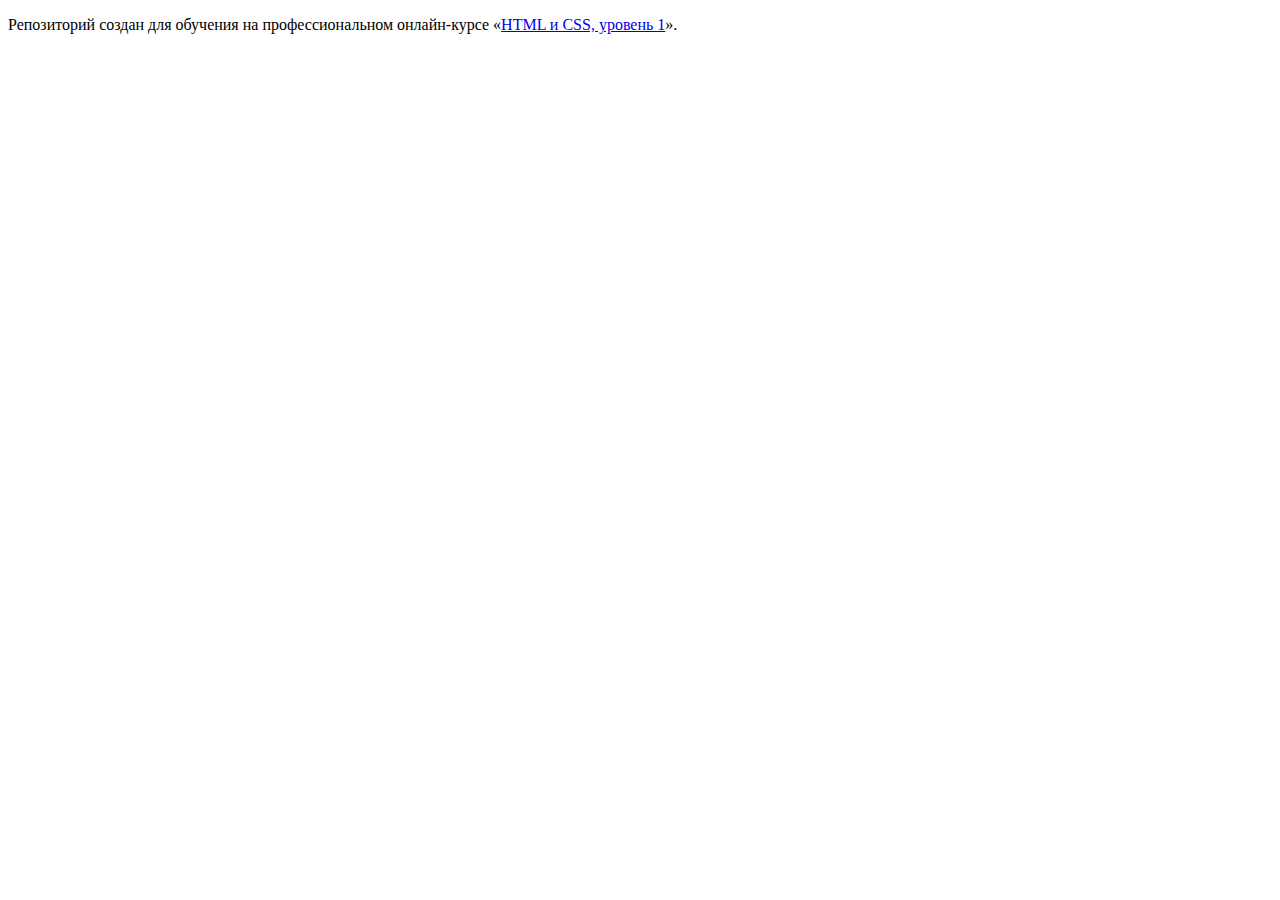
==== index.html @ ffc24a2a ":hatching_chick:" ====
<!DOCTYPE html>
<html lang="ru">
  <head>
    <meta charset="utf-8">
    <title>HTML Academy: Седона</title>
  </head>
  <body>

    <p>Репозиторий создан для обучения на профессиональном онлайн‑курсе «<a href="https://htmlacademy.ru/intensive/htmlcss">HTML и CSS, уровень 1</a>».</p>

  </body>
</html>
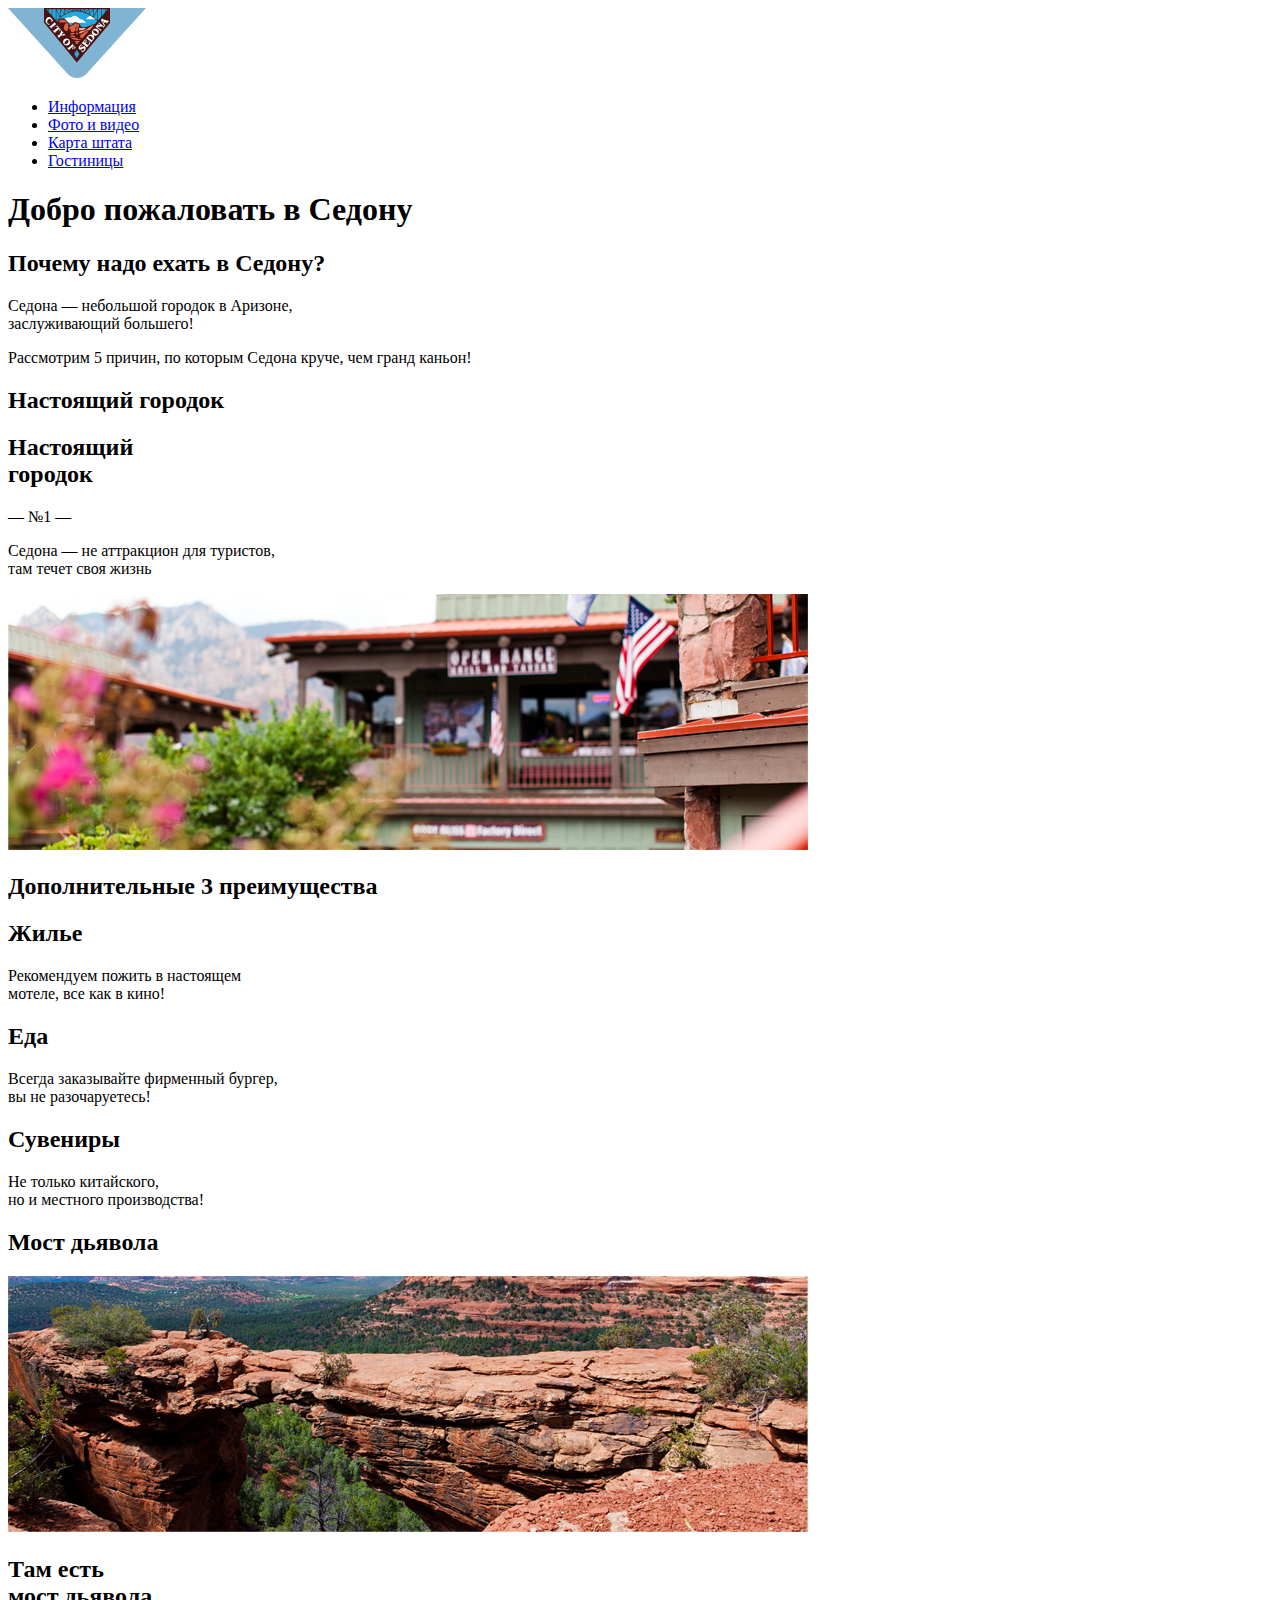
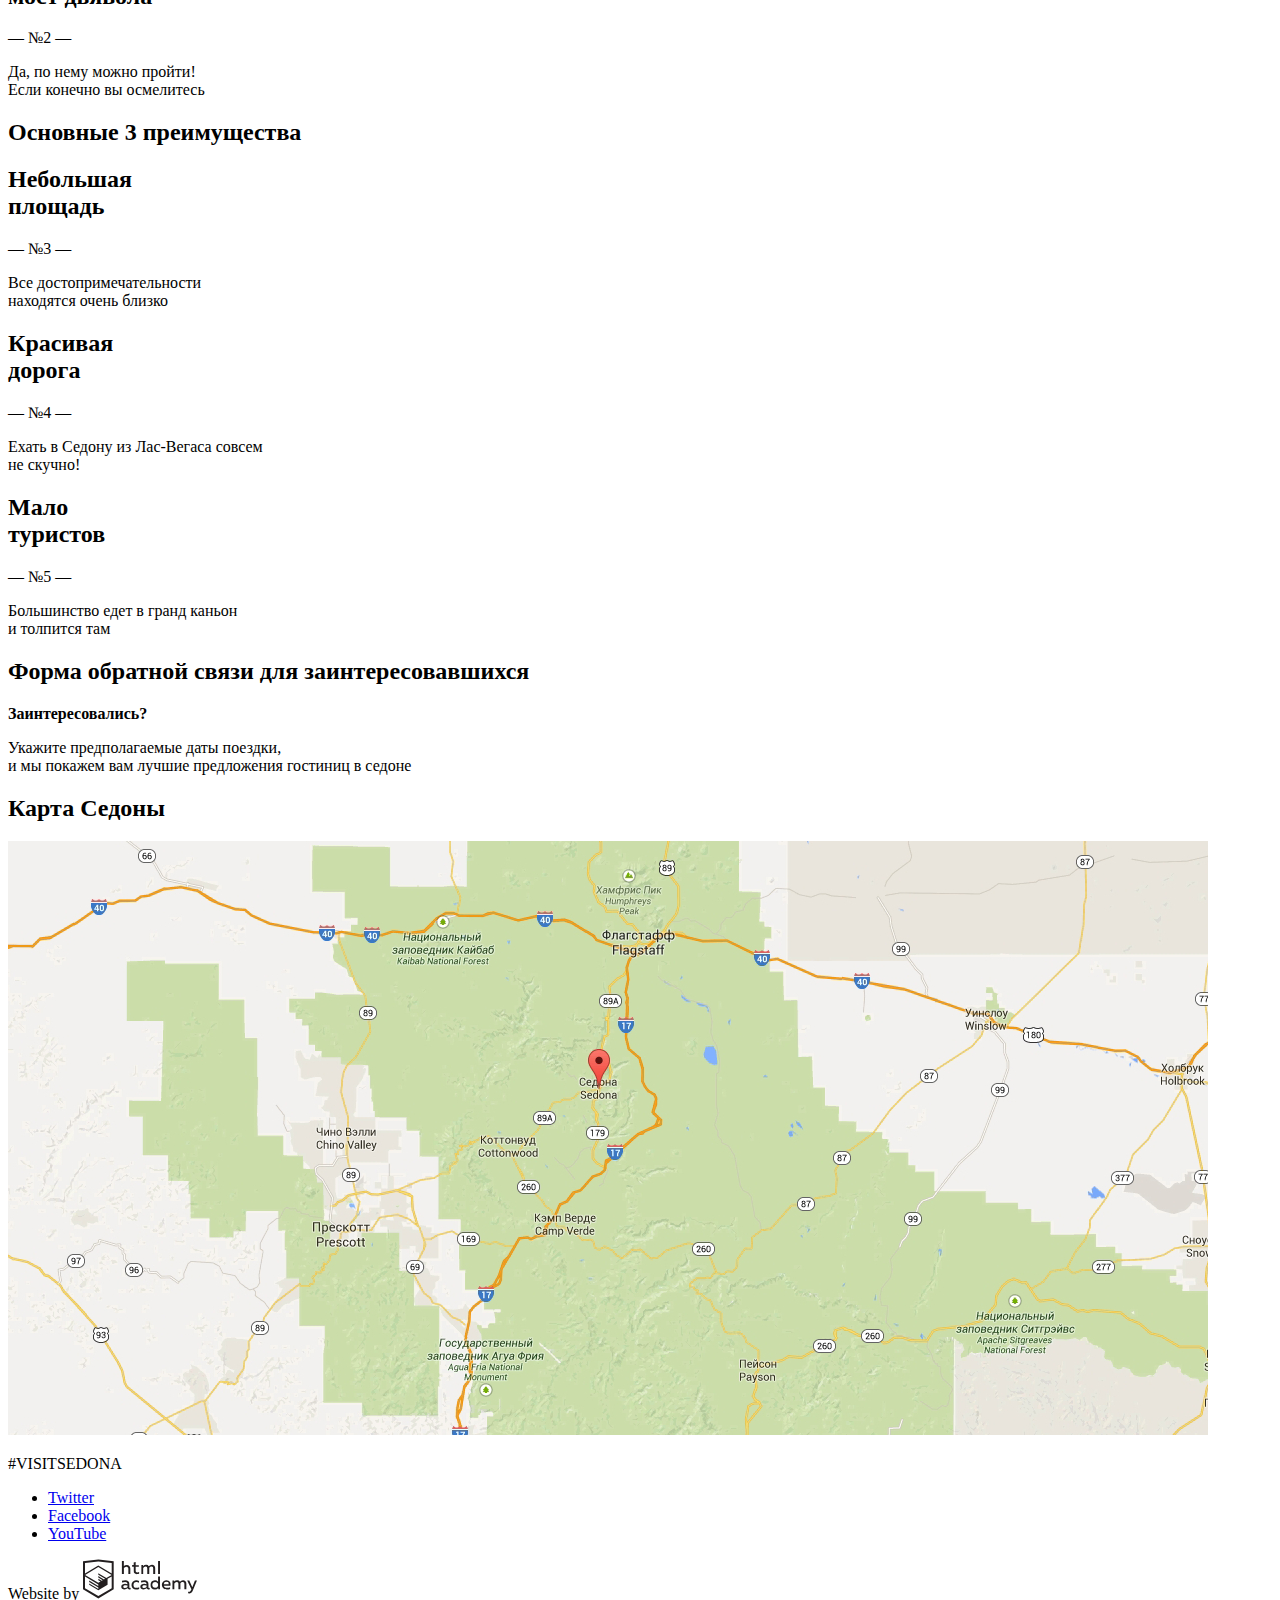
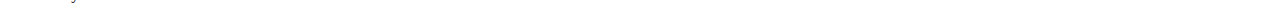
==== commit c40b49de: "Разметка Седоны" ====
--- a/index.html
+++ b/index.html
@@ -1,12 +1,108 @@
 <!DOCTYPE html>
 <html lang="ru">
-  <head>
-    <meta charset="utf-8">
-    <title>HTML Academy: Седона</title>
-  </head>
-  <body>
-
-    <p>Репозиторий создан для обучения на профессиональном онлайн‑курсе «<a href="https://htmlacademy.ru/intensive/htmlcss">HTML и CSS, уровень 1</a>».</p>
-
-  </body>
-</html>
+	<head>
+		<meta charset="utf-8">
+		<title>Добро пожаловать в Седону</title>
+		<link href="https://fonts.googleapis.com/css?family=PT+Sans&amp;subset=cyrillic" rel="stylesheet">
+		<link rel="stylesheet" href="css/normalize.css">
+		<link href="css/style.css" rel="stylesheet">
+	</head>
+	<body>
+  	<header>
+		<nav>
+			<a class="main-header-logo">
+				<img src="img/logo-sedona.svg" width="138" height="70" alt="Логотип Седоны">
+			</a>
+		<ul class="site-navigation">
+				<li><a class="current-page" href="info.html">Информация</a></li>
+				<li><a href="photo-video.html">Фото и видео</a></li>
+				<li><a href="state-map.html">Карта штата</a></li>
+				<li><a href="hotels.html">Гостиницы</a></li>
+		</ul>
+		</nav>
+	</header>
+	<main>
+		<h1 class="visually-hidden">Добро пожаловать в Седону</h1>
+		<section class="intro">
+			<h2 class="visually-hidden">Почему надо ехать в Седону?</h2>
+			<p>Седона — небольшой городок в Аризоне,<br> заслуживающий большего!</p>
+			<p>Рассмотрим 5 причин, по которым Седона круче, чем гранд каньон!</p>
+		</section>
+		<section class="real-city">
+			<h2 class="visually-hidden">Настоящий городок</h2>
+			<div class="real-city-info">
+				<h2>Настоящий<br>городок</h2>
+				<p class="number">— №1 —</p>
+				<p class="description">Седона — не аттракцион для туристов,<br>там течет своя жизнь</p>
+			</div>
+			<img src="img/real-city.jpg" width="800" height="256" alt="Фото настоящего городка">
+		</section>
+		<section class="list-advantages">
+			<h2 class="visually-hidden">Дополнительные 3 преимущества</h2>
+			<div class="list-advantages-housing">
+				<h2>Жилье</h2>
+				<p>Рекомендуем пожить в настоящем<br>мотеле, все как в кино!</p>
+			</div>
+			<div  class="list-advantages-food">
+				<h2>Еда</h2>
+				<p>Всегда заказывайте фирменный бургер,<br>вы не разочаруетесь!</p>
+			</div>
+			<div  class="list-advantages-souvenirs">
+				<h2>Сувениры</h2>
+				<p>Не только китайского,<br>но и местного производства!</p>
+			</div>
+		</section>
+		<section class="bridge">
+			<h2 class="visually-hidden">Мост дьявола</h2>
+			<img class="bridge" src="img/bridge.jpg" width="800" height="256" alt="Фото моста Дьявола">
+			<div class="bridge-info">
+				<h2>Там есть<br>мост дьявола</h2>
+				<p class="number">— №2 —</p>
+				<p class="description">Да, по нему можно пройти!<br>Если конечно вы осмелитесь</p>
+			</div>
+		</section>
+		<section class="list-advantages-main">
+			<h2 class="visually-hidden">Основные 3 преимущества</h2>
+				<div class="list-advantages-main-space">
+					<h2>Небольшая<br>площадь</h2>
+					<p class="number">— №3 —</p>
+					<p>Все достопримечательности<br> находятся очень близко</p>
+				</div> 
+				<div  class="list-advantages-main-road">
+					<h2>Красивая<br>дорога</h2>
+					<p class="number">— №4 —</p>
+					<p>Ехать в Седону из Лас-Вегаса совсем<br> не скучно!</p>
+				</div> 
+				<div  class="list-advantages-main-tourists">
+					<h2>Мало<br>туристов</h2>
+					<p class="number">— №5 —</p>
+					<p>Большинство едет в гранд каньон<br> и толпится там</p>
+				</div> 
+		</section>
+		<section class="interested">
+			<h2 class="visually-hidden">Форма обратной связи для заинтересовавшихся</h2>
+			<b>Заинтересовались?</b>
+			<p>Укажите предполагаемые даты поездки,<br> и мы покажем вам лучшие предложения гостиниц в седоне</p>
+			<!--здесь будет форма -->
+		</section>
+		<section class="map">
+			<h2 class="visually-hidden">Карта Седоны</h2>
+			<img src="img/sedonamap.jpg" width="1200" height="594" alt="Sedona map">
+		</section>	
+	</main>
+	<footer>
+		<p class="footer-hashtag">#VISITSEDONA</p>
+		<ul>
+			<li><a class="social-button" href="#">Twitter</a></li>
+			<li><a class="social-button" href="#">Facebook</a></li>
+			<li><a class="social-button" href="#">YouTube</a></li>
+		</ul>
+		<p class="footer-copyright">
+			Website by
+			<a href="https://htmlacademy.ru/">
+				<img src="img/logo-htmlacademy.svg" width="114" height="40" alt="HTML Academy logo">
+			</a>
+		</p>
+	</footer>
+</body>
+</html>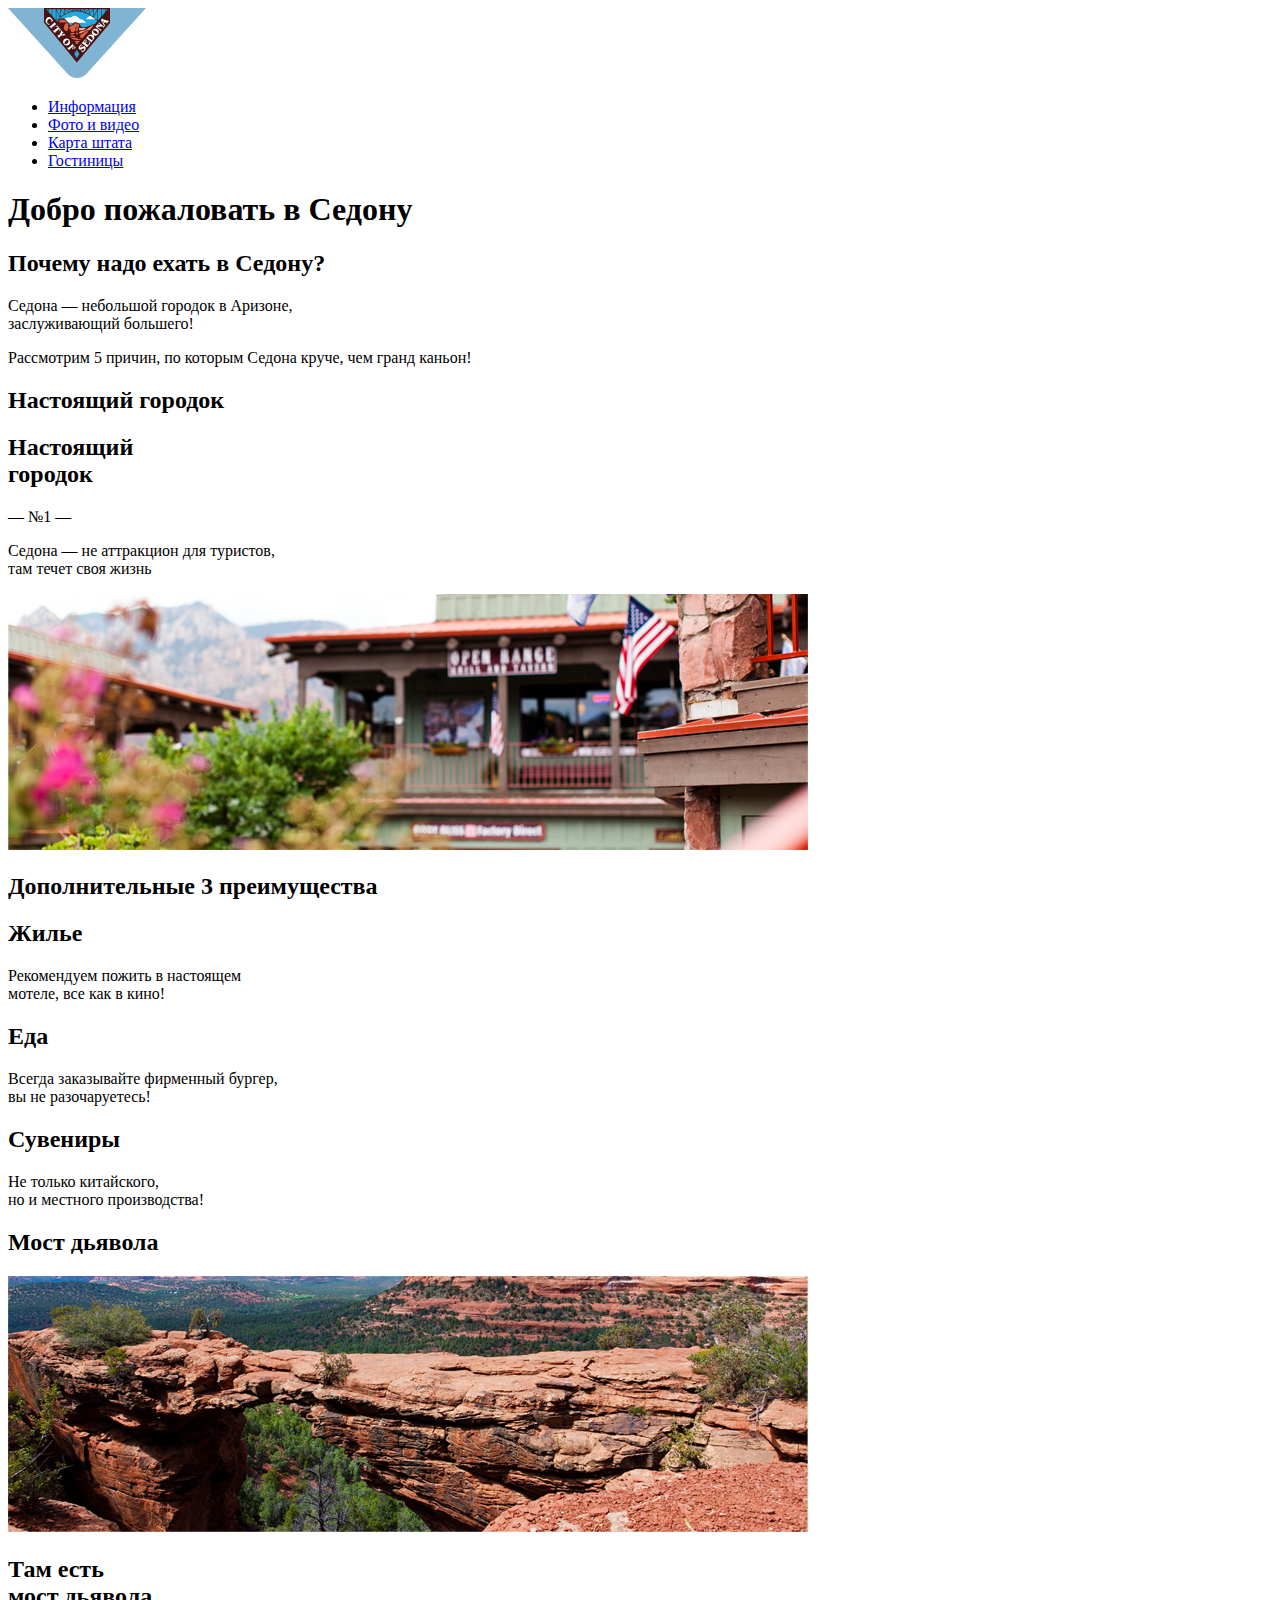
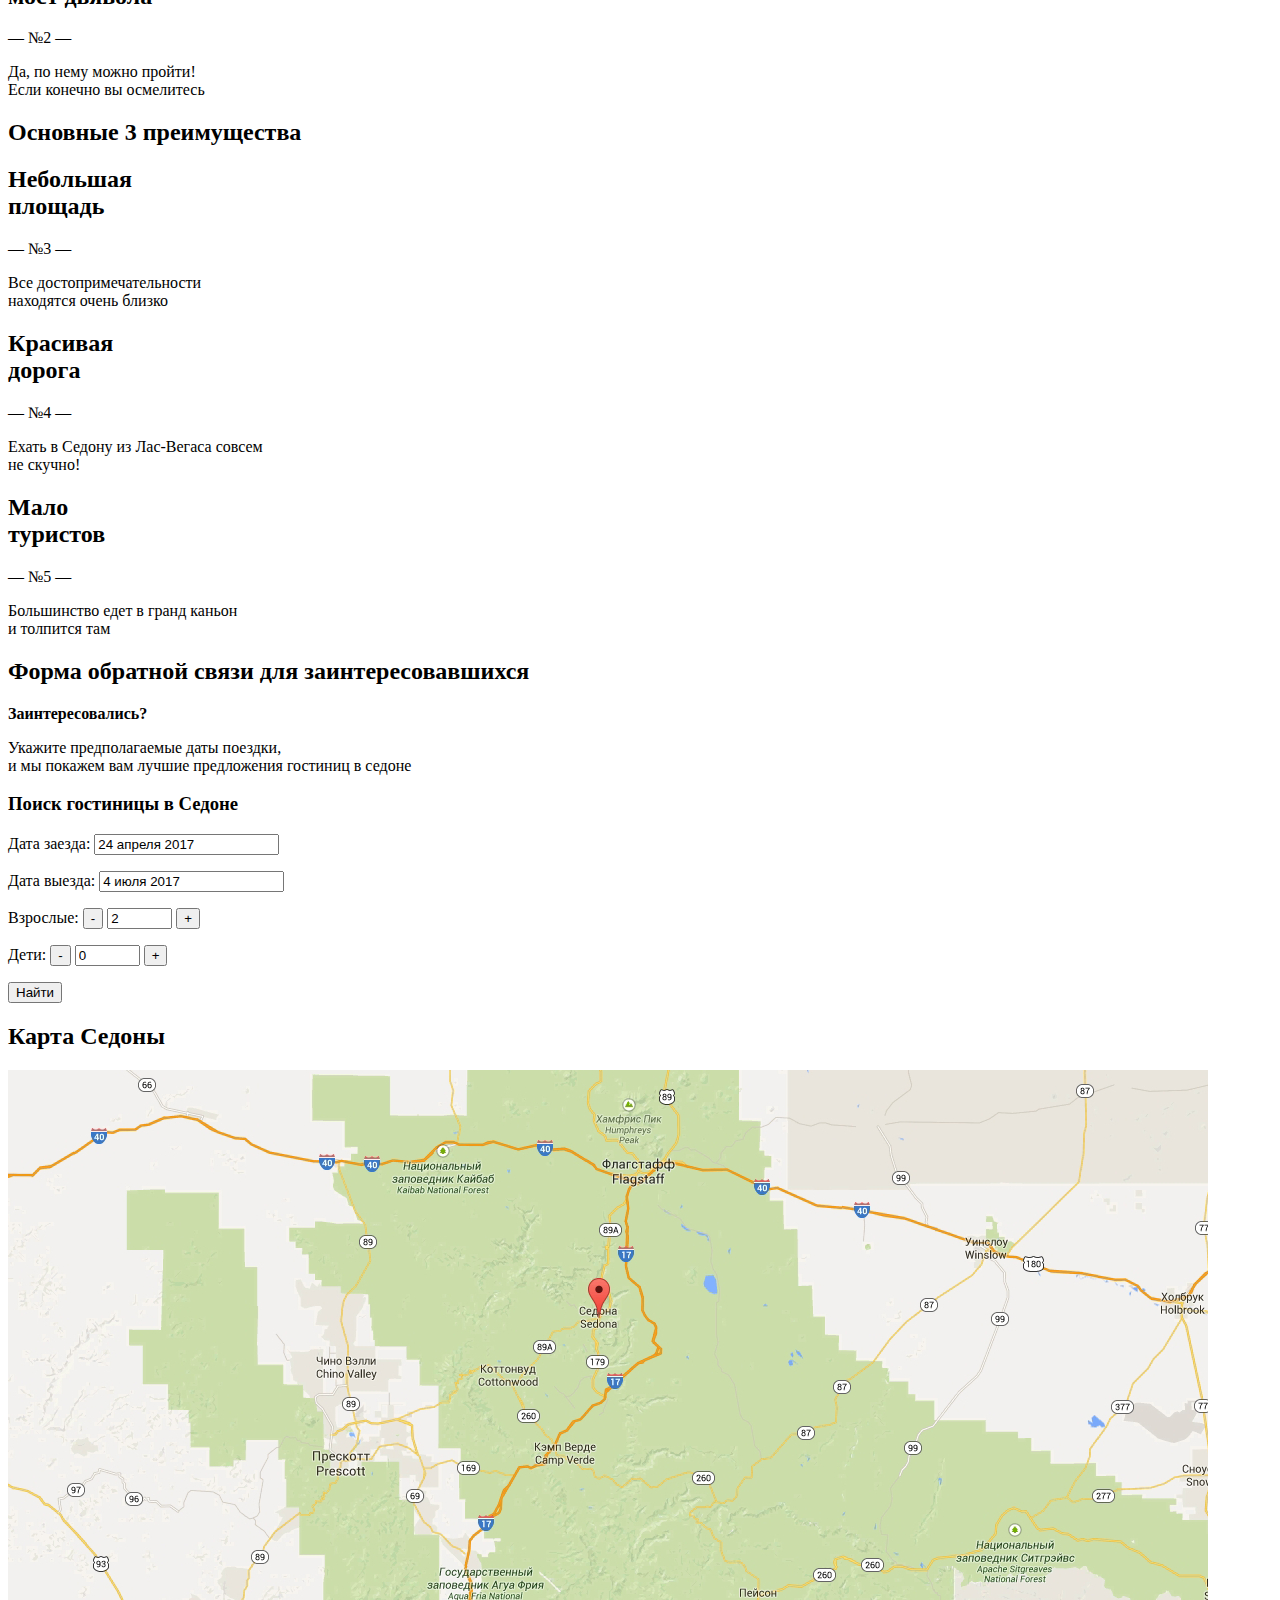
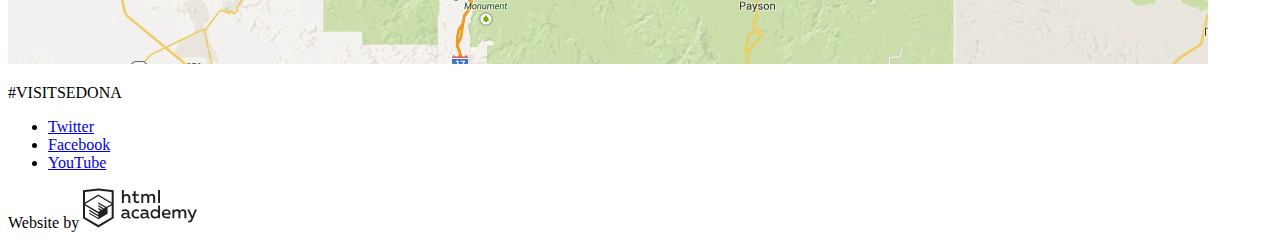
==== commit 546985cf: "Личный проект: продолжаем разметку" ====
--- a/index.html
+++ b/index.html
@@ -10,13 +10,13 @@
 	<body>
   	<header>
 		<nav>
-			<a class="main-header-logo">
+			<a href="index.html" class="main-header-logo">
 				<img src="img/logo-sedona.svg" width="138" height="70" alt="Логотип Седоны">
 			</a>
 		<ul class="site-navigation">
-				<li><a class="current-page" href="info.html">Информация</a></li>
-				<li><a href="photo-video.html">Фото и видео</a></li>
-				<li><a href="state-map.html">Карта штата</a></li>
+				<li><a class="current-page" href="#">Информация</a></li>
+				<li><a href="#">Фото и видео</a></li>
+				<li><a href="#">Карта штата</a></li>
 				<li><a href="hotels.html">Гостиницы</a></li>
 		</ul>
 		</nav>
@@ -83,7 +83,32 @@
 			<h2 class="visually-hidden">Форма обратной связи для заинтересовавшихся</h2>
 			<b>Заинтересовались?</b>
 			<p>Укажите предполагаемые даты поездки,<br> и мы покажем вам лучшие предложения гостиниц в седоне</p>
-			<!--здесь будет форма -->
+			<form class="interested-form" action="https://echo.htmlacademy.ru" method="post">
+				<div class="interested-form-title">
+				<h3 class="interested-form">Поиск гостиницы в Седоне</h3>
+				</div>
+				<p class="interested-item">
+					<label for="interested-arrival-date">Дата заезда:</label>
+					<input id="interested-arrival-date" type="text" name="arrival-date" value="24 апреля 2017">
+				</p>
+				<p class="interested-item">
+					<label for="interested-depature-date">Дата выезда:</label>
+					<input id="interested-depature-date" type="text" name="departure-date" value="4 июля 2017">
+				</p>
+				<p class="interested-item">
+					<label for="interested-adults-number">Взрослые:</label>
+    				<button class="interested-adults-number-minus" type="button">-</button>
+    				<input id="interested-adults-number" type="text" value="2" size="5">
+    				<button class="interested-adults-number-plus" type="button">+</button>
+				</p>
+				<p class="interested-item">
+					<label for="interested-kids-number">Дети:</label>
+    				<button class="interested-kids-number-minus" type="button">-</button>
+    				<input id="interested-kids-number" type="text" value="0" size="5">
+    				<button class="interested-kids-number-plus" type="button">+</button>
+				</p>
+				<button class="button" type="submit">Найти</button>	
+			</form>
 		</section>
 		<section class="map">
 			<h2 class="visually-hidden">Карта Седоны</h2>
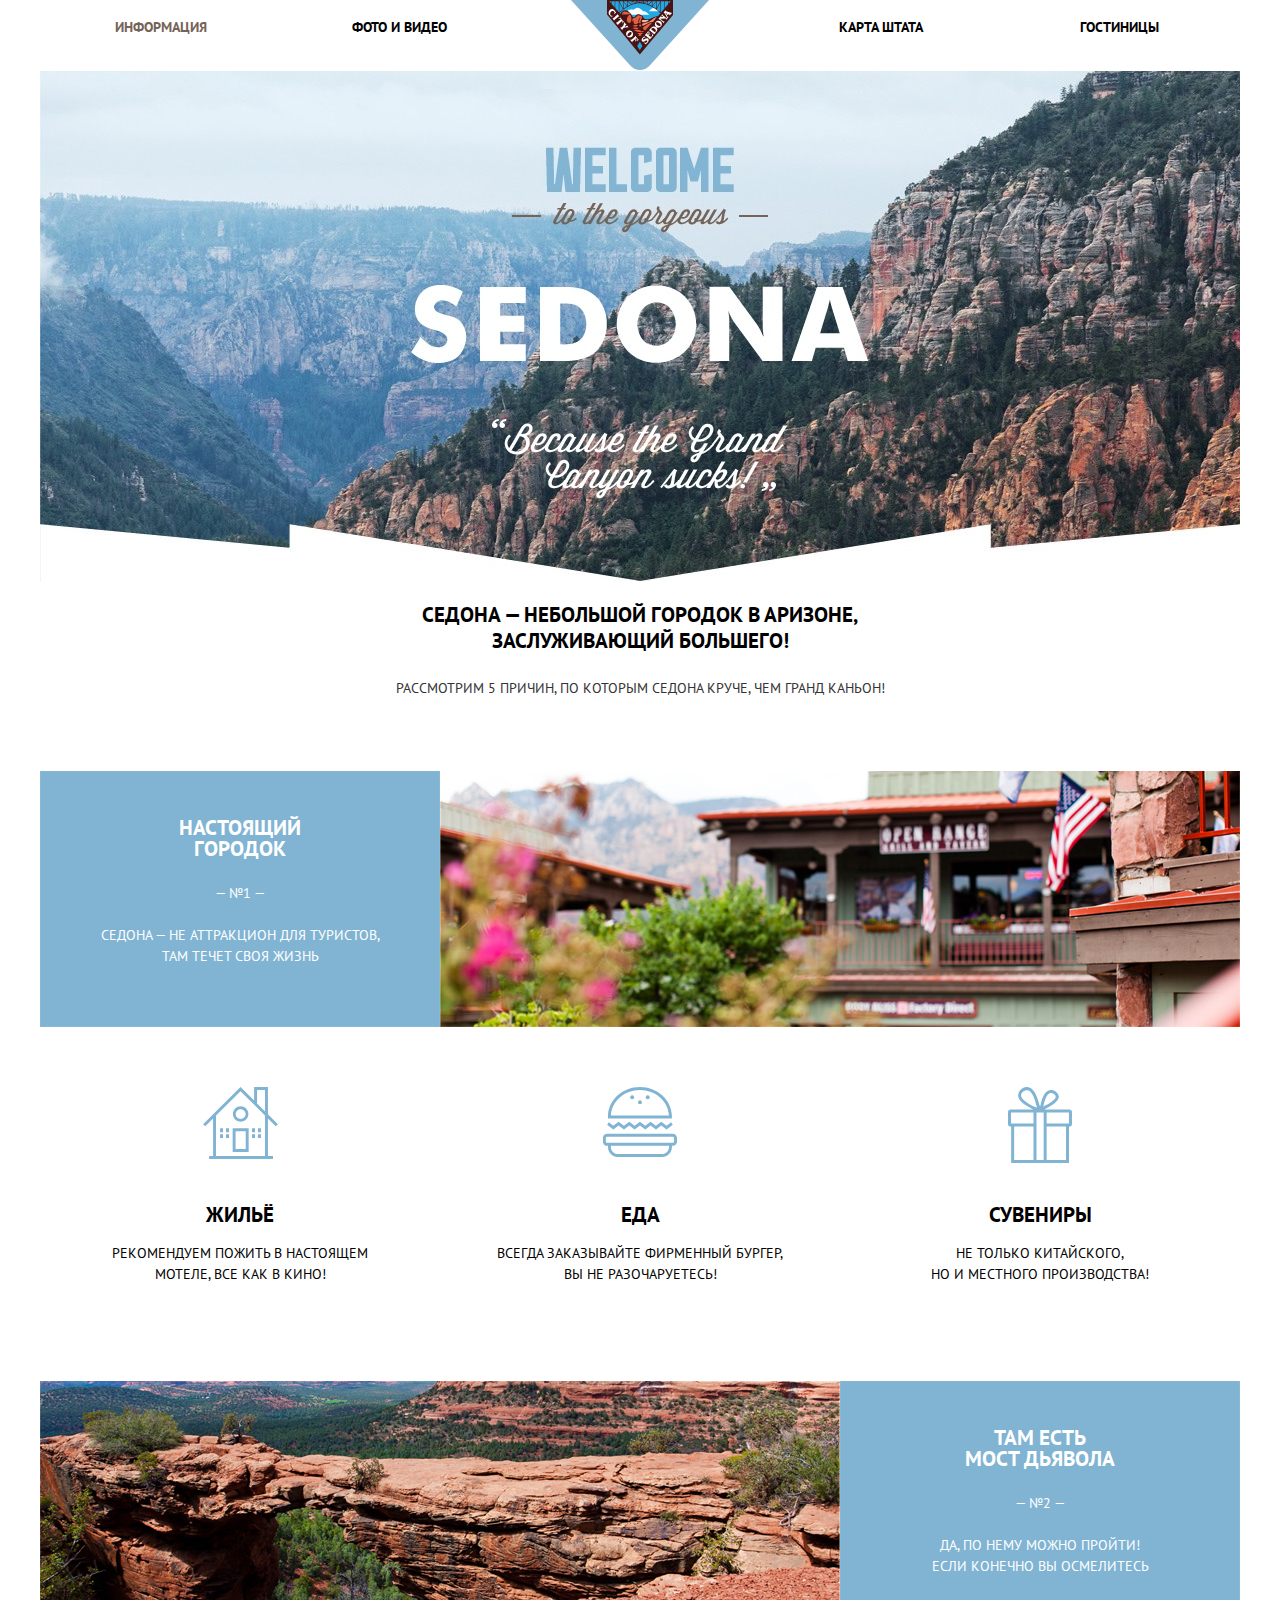
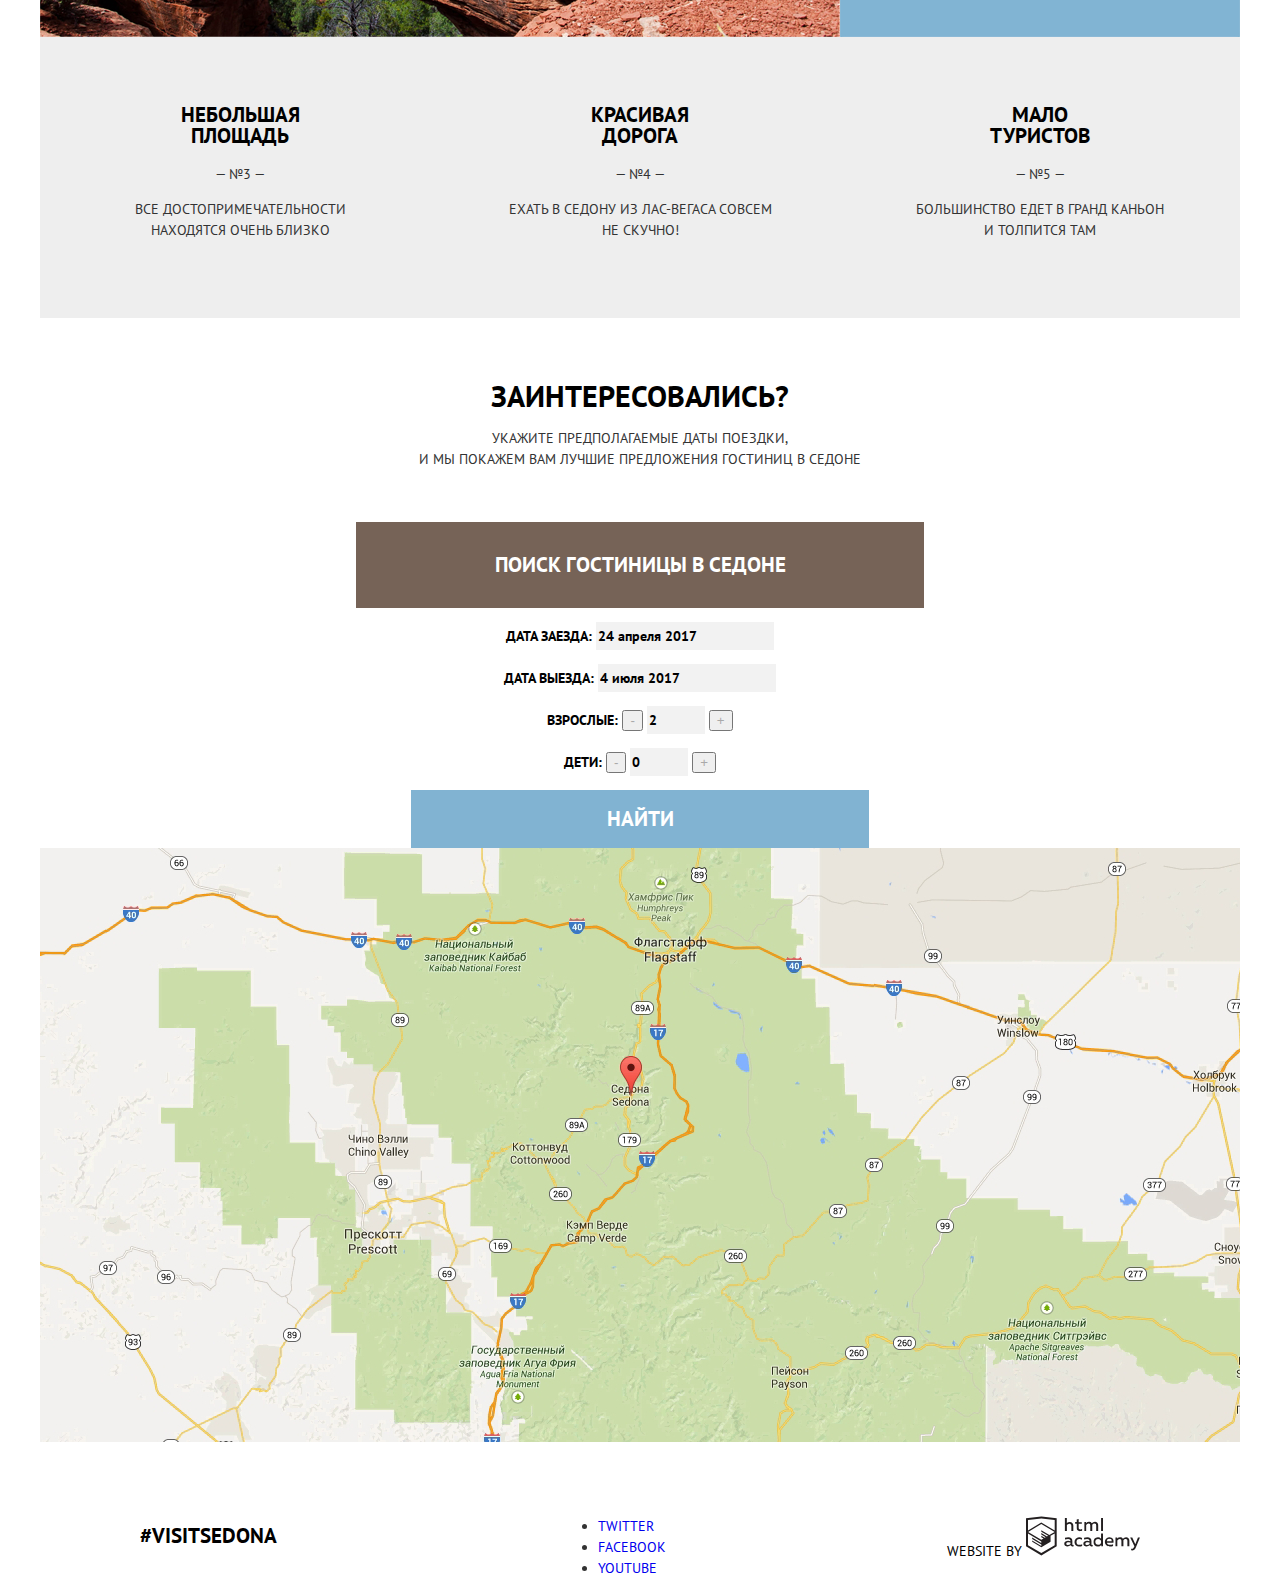
==== commit 4ce0f65b: "Личный проект: начинаем базовую стилизацию" ====
--- a/index.html
+++ b/index.html
@@ -8,17 +8,19 @@
 		<link href="css/style.css" rel="stylesheet">
 	</head>
 	<body>
-  	<header>
-		<nav>
-			<a href="index.html" class="main-header-logo">
+  	<header class="main-navigation">
+		<nav class="main-navigation">
+			<ul class="site-navigation-left">
+				<li><a class="current-page" href="#">Информация</a></li>
+				<li><a href="#">Фото и видео</a></li>
+			</ul>
+			<a class="main-header-logo" href="#">
 				<img src="img/logo-sedona.svg" width="138" height="70" alt="Логотип Седоны">
 			</a>
-		<ul class="site-navigation">
-				<li><a class="current-page" href="#">Информация</a></li>
-				<li><a href="#">Фото и видео</a></li>
+			<ul class="site-navigation-right">
 				<li><a href="#">Карта штата</a></li>
 				<li><a href="hotels.html">Гостиницы</a></li>
-		</ul>
+			</ul>
 		</nav>
 	</header>
 	<main>
@@ -40,7 +42,7 @@
 		<section class="list-advantages">
 			<h2 class="visually-hidden">Дополнительные 3 преимущества</h2>
 			<div class="list-advantages-housing">
-				<h2>Жилье</h2>
+				<h2>Жильё</h2>
 				<p>Рекомендуем пожить в настоящем<br>мотеле, все как в кино!</p>
 			</div>
 			<div  class="list-advantages-food">
@@ -107,7 +109,7 @@
     				<input id="interested-kids-number" type="text" value="0" size="5">
     				<button class="interested-kids-number-plus" type="button">+</button>
 				</p>
-				<button class="button" type="submit">Найти</button>	
+				<button class="button search" type="submit">Найти</button>	
 			</form>
 		</section>
 		<section class="map">
@@ -115,8 +117,8 @@
 			<img src="img/sedonamap.jpg" width="1200" height="594" alt="Sedona map">
 		</section>	
 	</main>
-	<footer>
-		<p class="footer-hashtag">#VISITSEDONA</p>
+	<footer class="main-footer">
+		<p class="footer-hashtag">&#35;VISITSEDONA</p>
 		<ul>
 			<li><a class="social-button" href="#">Twitter</a></li>
 			<li><a class="social-button" href="#">Facebook</a></li>
--- a/css/style.css
+++ b/css/style.css
@@ -0,0 +1,528 @@
+body {
+margin: 0;
+font-family: 'PT Sans', Arial, sans-serif;
+font-size: 14px;
+line-height: 21px;
+font-weight: 400;
+color: #333333;
+text-transform: uppercase;
+background-color: #ffffff;
+background-size: auto;
+background-repeat: no-repeat;
+}
+
+div.body-container {
+position: relative;
+}
+
+a {
+  text-decoration: none;
+}
+
+.main-navigation {
+font-size: 14px;
+line-height: 26px;
+color: #ffffff;
+background-color: #000000;
+line-height: 26px;
+font-weight: 700;
+background-color: #ffffff;
+min-height: 71px;
+display: flex;
+flex-direction: row;
+justify-content: space-between;
+margin-bottom: 0px;
+}
+
+nav.main-navigation {
+display: flex;
+margin: 0 auto;
+}
+
+.main-navigation ul {
+ padding: 0px;
+}
+
+.site-navigation-left {
+display: flex;
+flex-direction: row;
+justify-content: space-between;
+margin-left: 0px;	
+}
+
+.site-navigation-right {
+display: flex;
+flex-direction: row;
+justify-content: space-between;
+margin-right: 0px;	
+}
+
+.site-navigation-right li,
+.site-navigation-left li {
+width: 239px;
+text-align: center;
+}
+
+.main-header-logo {
+display: flex;
+flex-direction: row;
+justify-content: center;
+margin-right: 52px;
+margin-left: 52px;	
+}
+
+.visually-hidden {
+position: absolute;
+clip: rect(0 0 0 0);
+width: 1px;
+height: 1px;
+margin: -1px;
+border: 0;
+padding: 0;
+overflow: hidden;
+}
+
+section.intro {
+padding-top: 510px;
+background-image:
+url("../img/background-photo-updated.jpg");
+background-position: top center;
+background-repeat: no-repeat;
+margin: 0 auto;
+padding-bottom: 56px;
+}
+
+section.real-city {
+display: flex;
+flex-direction: row;
+justify-content: center;
+margin: 0 auto;
+padding-bottom: 60px;
+}
+
+section.bridge {
+display: flex;
+flex-direction: row;
+justify-content: center;
+margin: 0 auto;
+}
+
+section.map {
+display: flex;
+flex-direction: row;
+justify-content: center;
+margin: 0 auto;
+padding-bottom: 60px;
+}
+
+
+div.real-city-info,
+div.bridge-info{
+background-image:
+url("../img/blue-background.jpg");
+width: 400px;
+height: auto;
+}
+
+div.real-city-info h2,
+div.bridge-info h2{
+padding-top: 46px;
+size: 21px;
+color: #ffffff;
+line-height: 21px;
+font-weight: bold;
+text-align: center;
+text-transform: uppercase;
+margin: 0px;
+padding-bottom: 24px;	
+}
+
+
+div.real-city-info p.number,
+div.bridge-info p.number{
+padding-bottom: 21px;
+font-size: 14px;
+color: #ffffff;
+line-height: 21px;
+text-align: center;
+margin: 0px;
+}
+
+div.real-city-info p.description,
+div.bridge-info p.description{
+font-size: 14px;
+color: #ffffff;
+line-height: 21px;
+text-align: center;
+margin: 0px;
+}
+
+section.list-advantages {
+display: flex;
+margin: 0 auto;
+justify-content: center;
+padding-bottom: 82px;
+}
+
+section.list-advantages-main {
+display: flex;
+flex-direction: row;
+justify-content: center;
+margin: 0 auto;
+}
+
+section.list-advantages div,
+section.list-advantages-main div{
+width: 400px;
+text-align: center;
+}
+
+section.list-advantages-main div {
+background-color: #eeeeee;
+padding-bottom: 63px;
+padding-top: 50px;	
+}
+
+.list-advantages h2,
+.list-advantages-main h2 {
+text-transform: uppercase;
+color: #000000;
+font-family: "PT Sans";
+font-size: 21px;
+font-weight: 700;
+line-height: 21px;	
+}
+
+.list-advantages p {
+text-transform: uppercase;
+color: #000000;
+font-family: "PT Sans";
+font-size: 14px;
+font-weight: 400;
+line-height: 21px;	
+}
+
+div.list-advantages-housing {
+background-image:
+url("../img/icon-1.svg");
+width: 75px;
+height: auto;
+background-repeat: no-repeat;
+background-position: top center;
+}
+
+div.list-advantages-food {
+background-image:
+url("../img/icon-3.svg");
+width: 75px;
+height: auto;
+background-repeat: no-repeat;
+background-position: top center;
+}
+
+div.list-advantages-souvenirs {
+background-image:
+url("../img/icon-2.svg");
+width: 75px;
+height: auto;
+background-repeat: no-repeat;
+background-position: top center;
+}
+
+section.interested {
+padding-top: 60px;
+position: relative;
+margin: 0 auto;
+text-align: center;
+}
+
+.list-advantages  h2{
+padding-top: 100px;
+}
+
+.site-navigation {
+list-style: none;
+}
+
+.main-navigation a:link {
+color: #000000;
+}
+
+.main-navigation a:hover,
+.main-navigation a:focus
+{
+color: #81b3d2;
+}
+
+.main-navigation a:active 
+{
+color: #b3b3b3;
+}
+
+.main-navigationn a:visited
+{
+color: #000000;
+}
+
+.main-navigation a.current-page
+{
+color: #766357;
+}
+
+.intro p:first-of-type {
+color: #000000;
+background-color: #ffffff;
+font-family: "PT Sans";
+font-size: 21px;
+font-weight: 700;
+line-height: 26px;
+text-transform: uppercase;
+text-align: center;
+}
+
+.intro p:nth-of-type(2) {
+color: #333333;
+background-color: #ffffff;
+font-size: 14px;
+font-weight: 400;
+line-height: 26px;
+text-transform: uppercase;
+text-align: center;
+}
+
+.button {
+font: inherit;
+text-align: center;
+background-color: #81b3d2;
+color: #ffffff;
+vertical-align: middle;
+border: none;
+text-transform: uppercase;
+border: none;
+}
+
+div.interested-form-title{
+ box-sizing: border-box;
+ min-height: 86px;
+ padding: 30px;
+ background-color: #766357;
+ color: #ffffff;
+ display: block;
+ width: 568px;
+ margin: 0 auto;
+ margin-top: 52px;
+}
+
+.interested b {
+color: #000000;
+font-size: 30px;
+font-weight: 700;
+line-height: 36px;
+text-align: center;
+}
+
+.interested p {
+text-align: center;
+}
+
+h3.interested-form{
+color: #ffffff;
+font-family: "PT Sans";
+font-size: 21px;
+font-weight: 700;
+line-height: 26px;
+text-transform: uppercase;
+text-align: center;
+margin: 0px;
+}
+
+div.interested-form-title:hover,
+div.interested-form-title:focus {
+background-color: #604e43;
+}
+
+div.interested-form-title:active {
+background-color: #503e33;
+color: #847870; 
+}
+
+.interested-form .button {
+font-size: 21px;
+font-weight: 700;
+line-height: 26px;
+text-transform: uppercase;
+}
+
+button.search {
+ width: 458px;
+ height: 58px;
+}
+
+.button:hover,
+.button:focus{
+background-color: #669ec0;
+}
+.button:active {
+background-color: #5496bd;
+color: #87b5d1;
+}
+
+p.interested-item {
+color: #000000;
+font-size: 14px;
+font-weight: 700;
+line-height: 26px;
+text-transform: uppercase;
+}
+
+.interested-item input {
+font: inherit;
+background-color: #f2f2f2;
+border: none;
+}
+.interested-item input:focus {
+background-color: #ffffff;
+border: 2px solid #e5e5e5;
+}
+.interested-item input:hover {
+background-color: #ebebeb;
+}
+
+.interested-item button
+ {
+ color: #a9a9a9;
+}
+
+.interested-item button:hover,
+.interested-item button:focus,
+ {
+ color: #000000;
+}
+
+.interested-item button:active
+ {
+ color: #81b3d2;
+}
+
+p.footer-hashtag {
+font-size: 21px;
+font-weight: 700;
+line-height: 26px;
+text-transform: uppercase;
+color: #000000;
+background-color: #ffffff;
+}
+
+p.footer-copyright{
+color: #000000;
+font-size: 14px;
+font-weight: 400;
+line-height: 26px;
+text-transform: uppercase;
+}
+
+p.footer-copyright {
+color: #000000;
+font-size: 14px;
+font-weight: 400;
+line-height: 26px;
+text-transform: uppercase;
+}
+
+footer.main-footer {
+display: flex;
+flex-direction: row;
+justify-content: space-around;
+}
+
+
+.hotels-found h3 {
+color: #000000;
+font-size: 21px;
+font-weight: 700;
+line-height: 26px;
+text-transform: uppercase;
+}
+
+.hotels-found h3:hover,
+.hotels-found h3:focus {
+color: #81b3d2;;
+}
+
+.hotels-found h3:active {
+color: #b3b3b3;
+}
+
+.hotels-found p{
+color: #333333;
+font-size: 14px;
+font-weight: 400;
+line-height: 21px;
+text-transform: uppercase;
+}
+
+a.more-about {
+display: block;
+width: 110px;
+height: 27px;
+color: #ffffff;
+text-align: center;
+font-weight: bold;
+line-height: 27px;
+}
+
+div.find-more {
+width: 110px;
+height: 27px;
+background-color: #81b3d2;
+text-align: center;
+}
+
+div.find-more:hover,
+div.find-more:focus {
+color: #ffffff;
+background-color: #669ec0;
+}
+
+div.find-more:active {
+color: #87b5d1;
+background-color: #5496bd;
+}
+
+a.book-hotel{
+display: block;
+width: 142px;
+height: 27px;
+text-align: center;
+font-weight: bold;
+line-height: 27px;
+text-decoration: none;
+color: #ffffff;
+}
+
+div.booking{
+width:142px;
+height:27px;
+background-color: #766357 ;
+text-align:center;
+}
+
+div.booking:hover,
+div.booking:focus {
+color: #ffffff;
+background-color:#604e43;
+}
+
+div.booking:active {
+color: #847870;
+background-color: #503e33;
+}
+
+span.rates{
+color: #666666;
+font-size: 14px;
+font-weight: 400;
+line-height: 21px;
+text-transform: uppercase;
+background-color: #f2f2f2;
+}
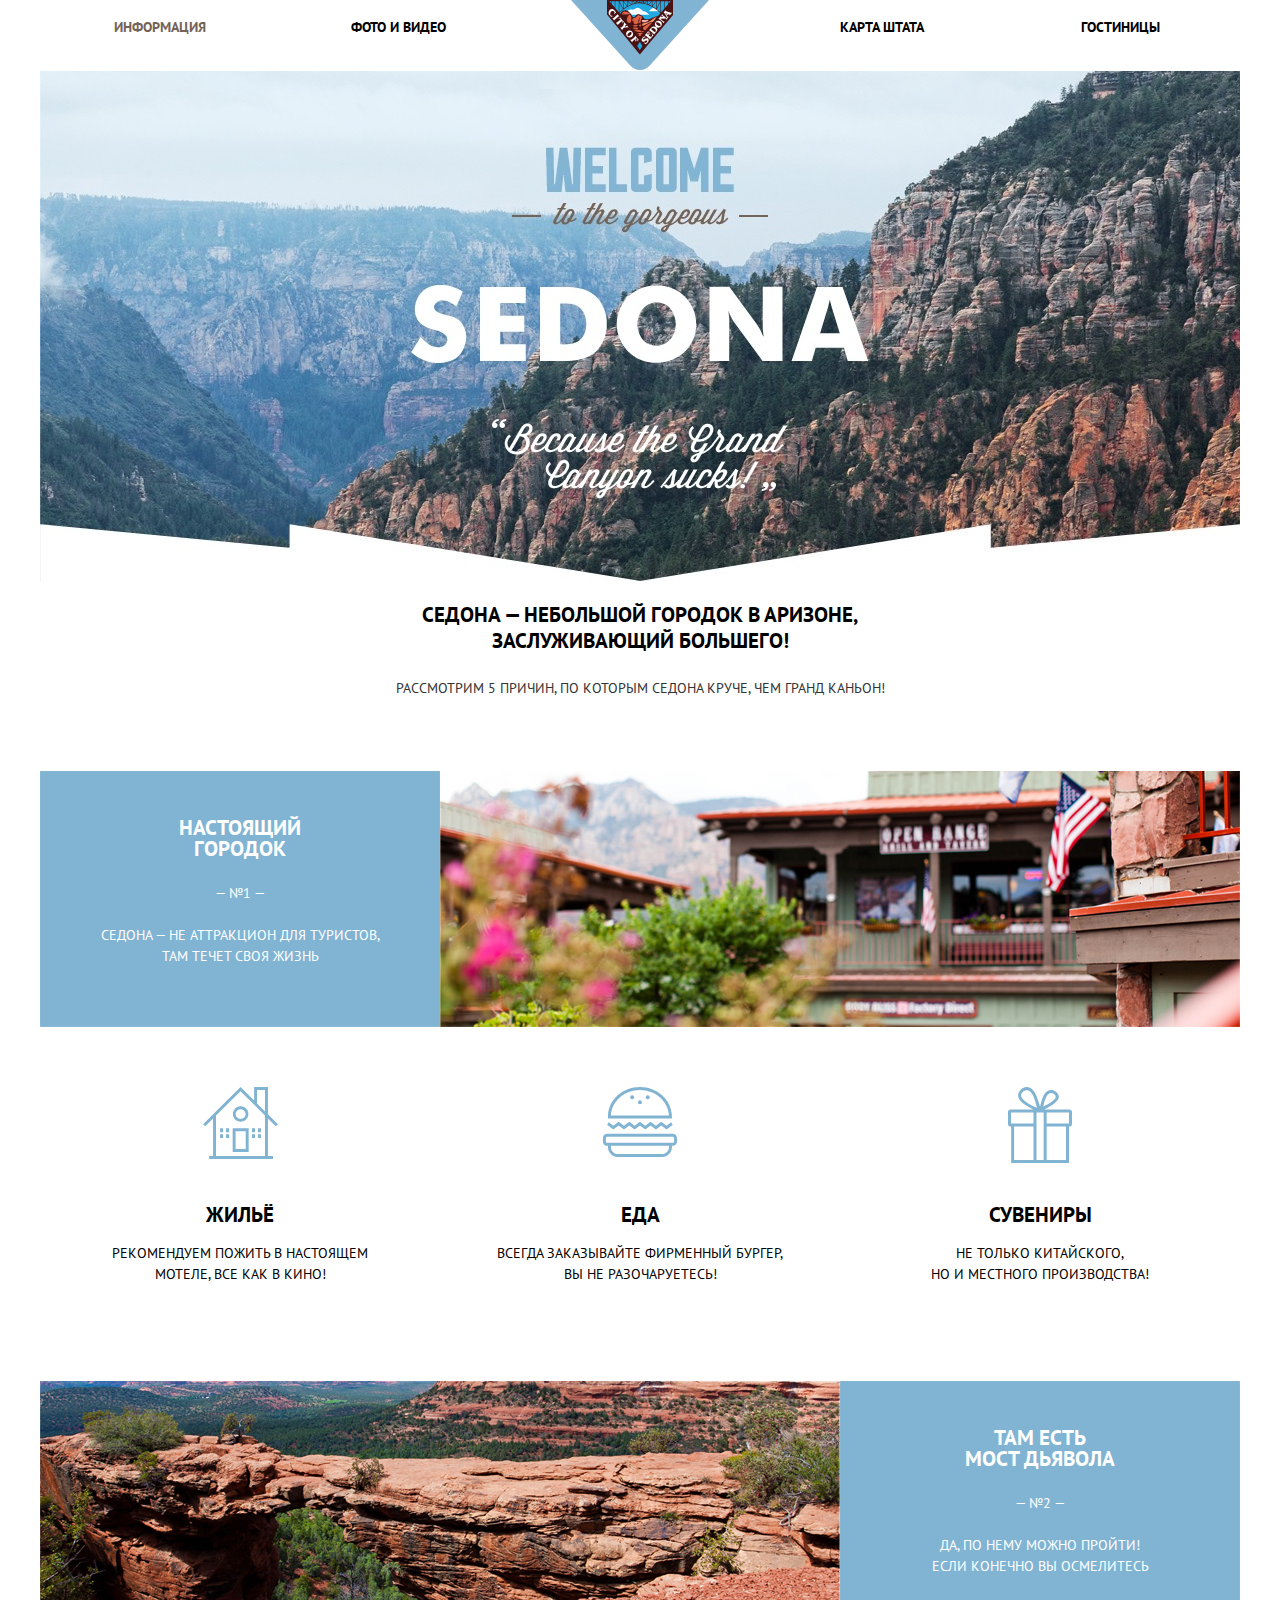
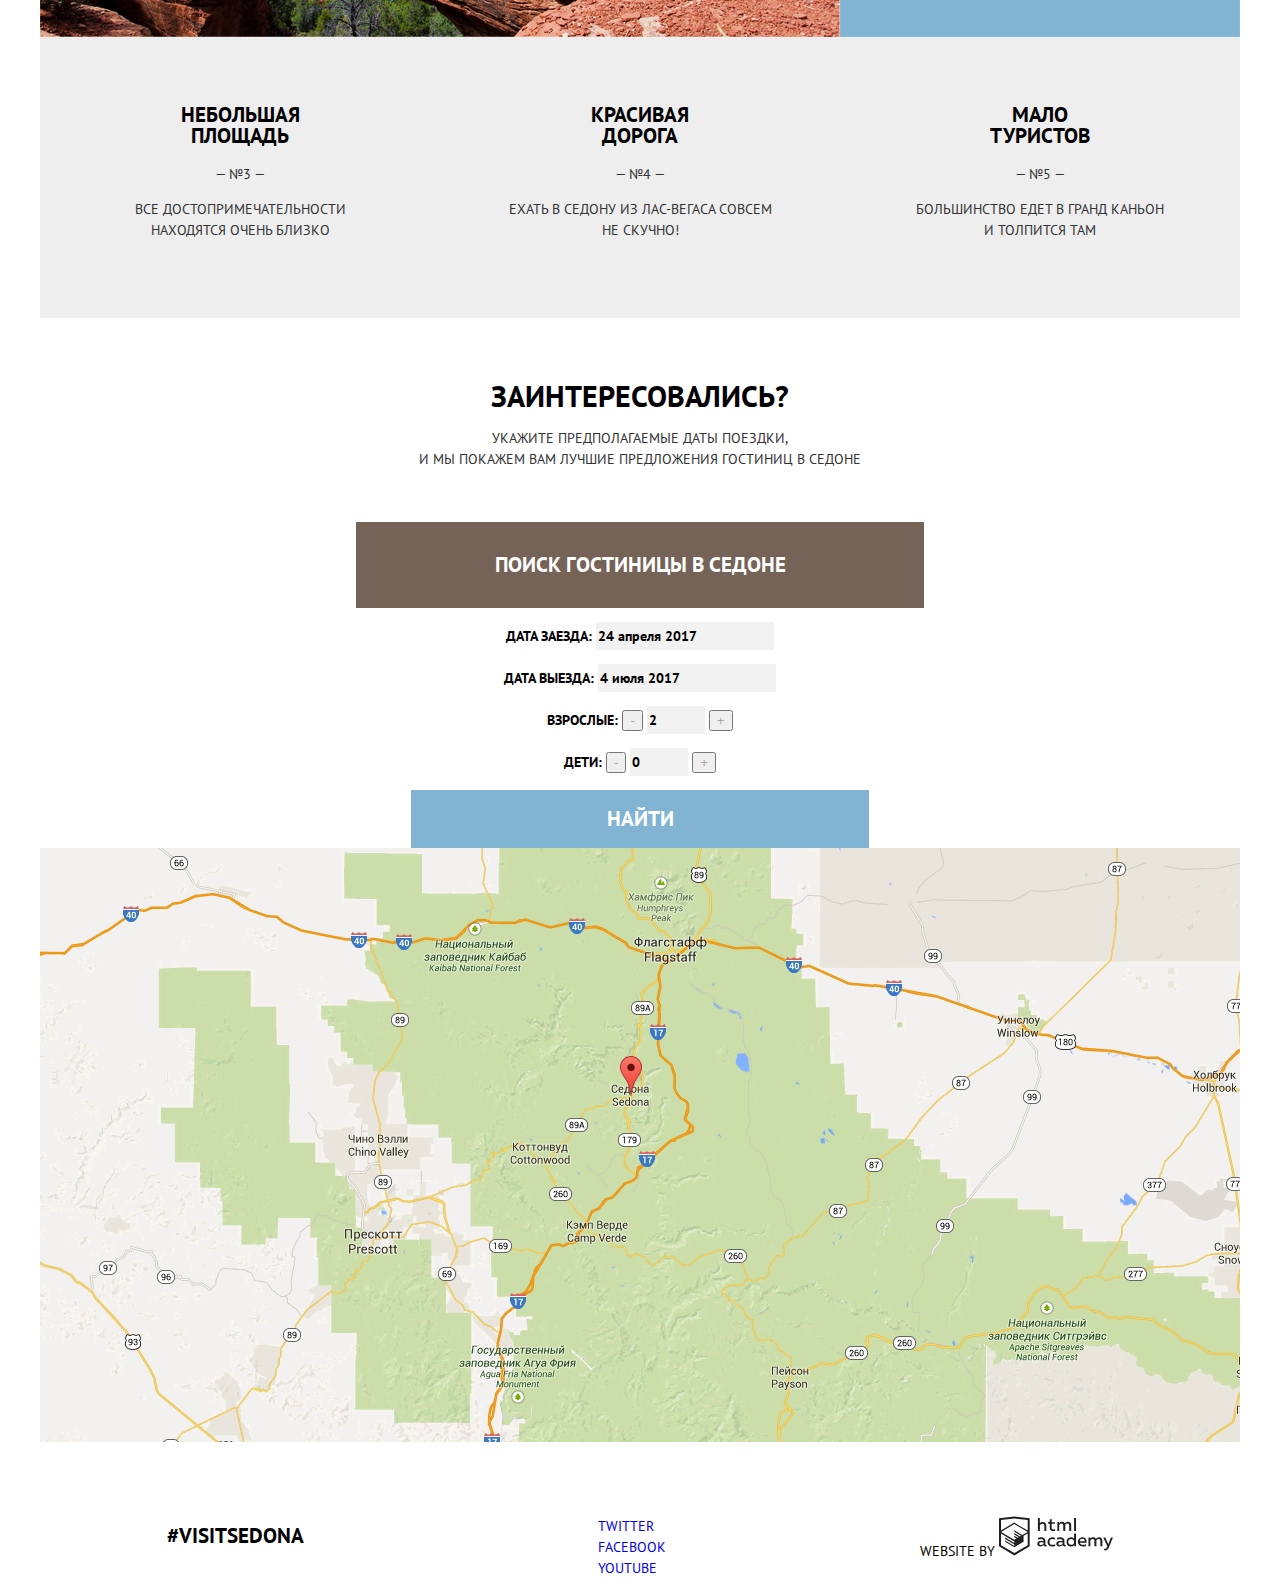
==== commit 5493b22d: "Личный проект: начинаем строить сетку на флексах" ====
--- a/index.html
+++ b/index.html
@@ -8,22 +8,24 @@
 		<link href="css/style.css" rel="stylesheet">
 	</head>
 	<body>
-  	<header class="main-navigation">
+  	<header class="main-header">
 		<nav class="main-navigation">
-			<ul class="site-navigation-left">
-				<li><a class="current-page" href="#">Информация</a></li>
-				<li><a href="#">Фото и видео</a></li>
-			</ul>
-			<a class="main-header-logo" href="#">
-				<img src="img/logo-sedona.svg" width="138" height="70" alt="Логотип Седоны">
-			</a>
-			<ul class="site-navigation-right">
-				<li><a href="#">Карта штата</a></li>
-				<li><a href="hotels.html">Гостиницы</a></li>
-			</ul>
+			<div class="main-navigation-wrapper">
+				<ul class="site-navigation-left">
+					<li><a class="current-page" href="#">Информация</a></li>
+					<li><a href="#">Фото и видео</a></li>
+				</ul>
+				<a class="main-header-logo" href="#">
+					<img src="img/logo-sedona.svg" width="138" height="70" alt="Логотип Седоны">
+				</a>
+				<ul class="site-navigation-right">
+					<li><a href="#">Карта штата</a></li>
+					<li><a href="hotels.html">Гостиницы</a></li>
+				</ul>
+			</div>
 		</nav>
 	</header>
-	<main>
+	<main class="container">
 		<h1 class="visually-hidden">Добро пожаловать в Седону</h1>
 		<section class="intro">
 			<h2 class="visually-hidden">Почему надо ехать в Седону?</h2>
@@ -118,18 +120,22 @@
 		</section>	
 	</main>
 	<footer class="main-footer">
-		<p class="footer-hashtag">&#35;VISITSEDONA</p>
-		<ul>
-			<li><a class="social-button" href="#">Twitter</a></li>
-			<li><a class="social-button" href="#">Facebook</a></li>
-			<li><a class="social-button" href="#">YouTube</a></li>
-		</ul>
-		<p class="footer-copyright">
-			Website by
-			<a href="https://htmlacademy.ru/">
-				<img src="img/logo-htmlacademy.svg" width="114" height="40" alt="HTML Academy logo">
-			</a>
-		</p>
+		<div class="container">
+			<p class="footer-hashtag">&#35;VISITSEDONA</p>
+			<div class="footer-social">
+				<ul>
+					<li><a class="social-button" href="#">Twitter</a></li>
+					<li><a class="social-button" href="#">Facebook</a></li>
+					<li><a class="social-button" href="#">YouTube</a></li>
+				</ul>
+			</div>
+			<p class="footer-copyright">
+				Website by
+				<a href="https://htmlacademy.ru/">
+					<img src="img/logo-htmlacademy.svg" width="114" height="40" alt="HTML Academy logo">
+				</a>
+			</p>
+		</div>
 	</footer>
 </body>
 </html>--- a/css/style.css
+++ b/css/style.css
@@ -34,20 +34,18 @@
 margin-bottom: 0px;
 }
 
-nav.main-navigation {
-display: flex;
-margin: 0 auto;
-}
-
-.main-navigation ul {
- padding: 0px;
+.main-navigation-wrapper {
+width: 1200px;
+display: flex;
+margin-left: auto;
+margin-right: auto;
 }
 
 .site-navigation-left {
 display: flex;
 flex-direction: row;
 justify-content: space-between;
-margin-left: 0px;	
+margin-left: 0px;		
 }
 
 .site-navigation-right {
@@ -61,14 +59,23 @@
 .site-navigation-left li {
 width: 239px;
 text-align: center;
+
+}
+
+.main-navigation ul {
+ padding: 0px;
 }
 
 .main-header-logo {
 display: flex;
 flex-direction: row;
 justify-content: center;
-margin-right: 52px;
-margin-left: 52px;	
+margin: 0 auto;	
+}
+
+.container {
+width: 1200px;
+margin: 0 auto;	
 }
 
 .visually-hidden {
@@ -404,6 +411,11 @@
  color: #81b3d2;
 }
 
+.main-footer .container {
+  display: flex;
+  justify-content: space-around;
+}
+
 p.footer-hashtag {
 font-size: 21px;
 font-weight: 700;
@@ -433,6 +445,10 @@
 display: flex;
 flex-direction: row;
 justify-content: space-around;
+}
+
+.footer-social ul {
+  list-style: none;
 }
 
 
@@ -526,3 +542,27 @@
 text-transform: uppercase;
 background-color: #f2f2f2;
 }
+
+.hotels-found {
+display: flex;
+flex-direction: column;
+align-items: center;
+border-collapse: collapse;
+}
+
+section.result-hotel {
+display: flex;
+width: 1056px;
+padding-top: 30px;
+padding-bottom: 40px;
+border-bottom: 1px solid #e5e5e5;
+
+}
+
+.result-hotel img {
+margin-right: 30px;
+}
+
+section.result-hotel:first-of-type {
+border-top: 1px solid #e5e5e5;
+}